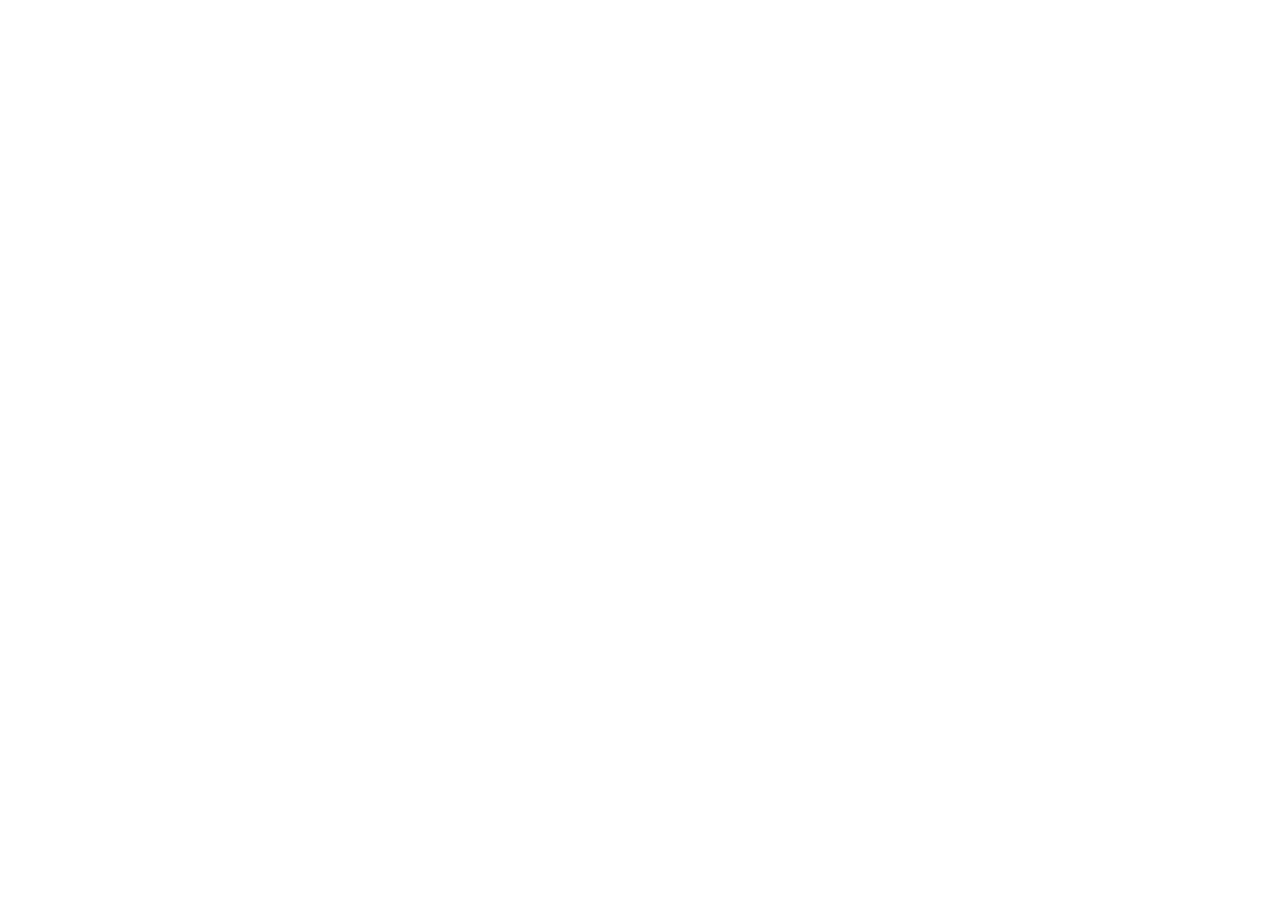
==== admin.html @ 1cda02ba "Add files via upload" ====
<!doctype html>
<html lang="kk">
<head>
  <meta charset="utf-8">
  <meta name="viewport" content="width=device-width, initial-scale=1, viewport-fit=cover">
  <meta name="robots" content="noindex, nofollow">
  <meta name="theme-color" content="#FAF6F0">
  <title>Әкімші панелі · Кітап оқу байқауы</title>
  <link rel="icon" href="data:image/svg+xml,%3Csvg xmlns='http://www.w3.org/2000/svg' viewBox='0 0 32 32'%3E%3Crect width='32' height='32' rx='9' fill='%23B84A00'/%3E%3Cpath d='M9 22V10a2 2 0 0 1 2-2h12v12H11a2 2 0 0 0 0 4h12' fill='none' stroke='%23fff' stroke-width='2.4' stroke-linecap='round' stroke-linejoin='round'/%3E%3C/svg%3E">
  <link rel="preconnect" href="https://fonts.googleapis.com">
  <link rel="preconnect" href="https://fonts.gstatic.com" crossorigin>
  <link href="https://fonts.googleapis.com/css2?family=Inter:wght@400;500;600;700;800&display=swap" rel="stylesheet">
  <link rel="stylesheet" href="css/style.css">
</head>
<body data-page="admin" class="admin guest">

  <!-- Кіру -->
  <div class="login-wrap" id="login-view" hidden>
    <form class="card login-card reveal" id="login-form" novalidate>
      <div class="brand"><span class="brand-mark"><i data-icon="lock"></i></span><span>Әкімші панелі</span></div>
      <h1>Кіру</h1>
      <p class="lead" style="margin-bottom:20px">Ұйымдастырушының құпиясөзін жазыңыз.</p>
      <div class="field" data-field="password">
        <label for="a-pass">Құпиясөз</label>
        <input class="input" id="a-pass" type="password" autocomplete="current-password">
        <p class="error" role="alert"></p>
      </div>
      <button type="submit" class="btn btn-primary btn-xl"><i data-icon="login"></i><span>Кіру</span></button>
    </form>
  </div>

  <!-- Панель -->
  <div class="app" id="admin-view" hidden>
    <aside class="sidebar" id="admin-side"></aside>
    <main class="main">
      <div class="admin-tabs" id="admin-tabs"></div>
      <div class="control-strip" id="control-strip"></div>
      <div id="tab"></div>
    </main>
  </div>

  <noscript><div class="alert alert-err">Панель жұмыс істеуі үшін JavaScript қосулы болуы керек.</div></noscript>

  <script src="js/config.js"></script>
  <script src="js/ui.js"></script>
  <script src="js/api.js"></script>
  <!-- Жеңіл QR кітапханасы (qrcode.js) -->
  <script src="https://cdnjs.cloudflare.com/ajax/libs/qrcodejs/1.0.0/qrcode.min.js"></script>
  <script src="js/admin.js"></script>
</body>
</html>
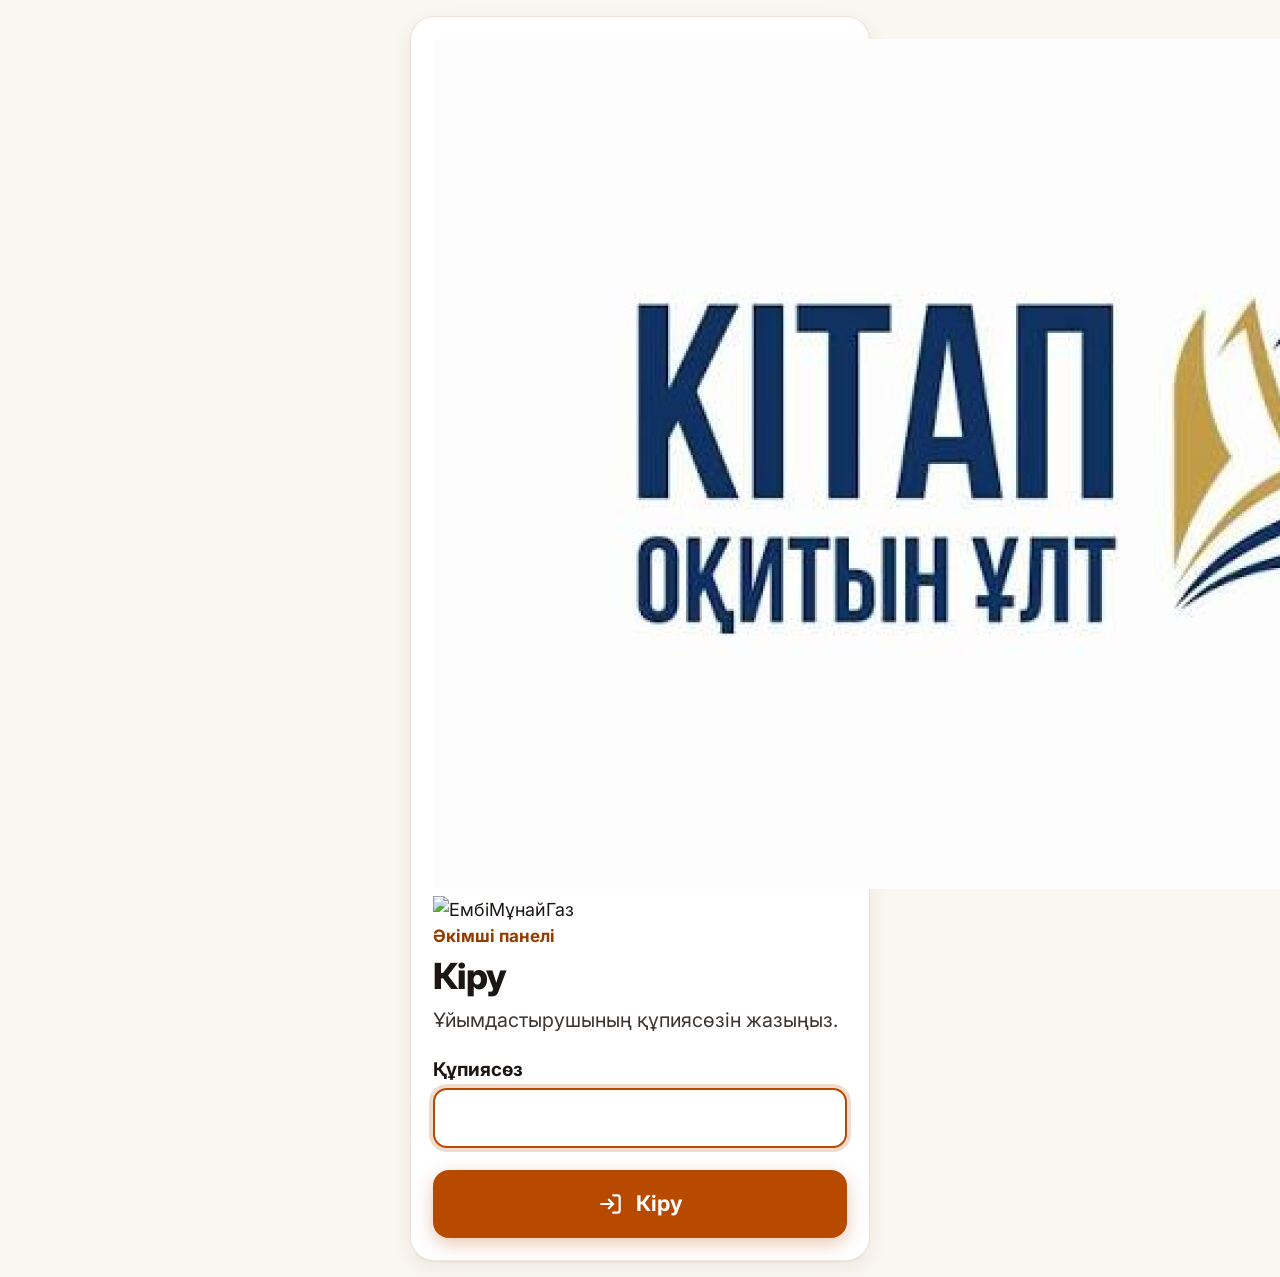
==== commit f502b696: "Add files via upload" ====
--- a/admin.html
+++ b/admin.html
@@ -4,9 +4,9 @@
   <meta charset="utf-8">
   <meta name="viewport" content="width=device-width, initial-scale=1, viewport-fit=cover">
   <meta name="robots" content="noindex, nofollow">
-  <meta name="theme-color" content="#FAF6F0">
+  <meta name="theme-color" content="#FFFFFF">
   <title>Әкімші панелі · Кітап оқу байқауы</title>
-  <link rel="icon" href="data:image/svg+xml,%3Csvg xmlns='http://www.w3.org/2000/svg' viewBox='0 0 32 32'%3E%3Crect width='32' height='32' rx='9' fill='%23B84A00'/%3E%3Cpath d='M9 22V10a2 2 0 0 1 2-2h12v12H11a2 2 0 0 0 0 4h12' fill='none' stroke='%23fff' stroke-width='2.4' stroke-linecap='round' stroke-linejoin='round'/%3E%3C/svg%3E">
+  <link rel="icon" href="data:image/svg+xml,%3Csvg xmlns='http://www.w3.org/2000/svg' viewBox='0 0 32 32'%3E%3Crect width='32' height='32' rx='9' fill='%230B1E3E'/%3E%3Cpath d='M9 22V10a2 2 0 0 1 2-2h12v12H11a2 2 0 0 0 0 4h12' fill='none' stroke='%23fff' stroke-width='2.4' stroke-linecap='round' stroke-linejoin='round'/%3E%3C/svg%3E">
   <link rel="preconnect" href="https://fonts.googleapis.com">
   <link rel="preconnect" href="https://fonts.gstatic.com" crossorigin>
   <link href="https://fonts.googleapis.com/css2?family=Inter:wght@400;500;600;700;800&display=swap" rel="stylesheet">
@@ -17,7 +17,8 @@
   <!-- Кіру -->
   <div class="login-wrap" id="login-view" hidden>
     <form class="card login-card reveal" id="login-form" novalidate>
-      <div class="brand"><span class="brand-mark"><i data-icon="lock"></i></span><span>Әкімші панелі</span></div>
+      <div class="login-logos"><span class="logo-kitap"><img src="img/logo.jpg" alt="Кітап оқитын ұлт"></span><span class="logo-sep"></span><img class="logo-emg" src="img/emg.png" alt="ЕмбіМұнайГаз"></div>
+      <p class="eyebrow">Әкімші панелі</p>
       <h1>Кіру</h1>
       <p class="lead" style="margin-bottom:20px">Ұйымдастырушының құпиясөзін жазыңыз.</p>
       <div class="field" data-field="password">
--- a/css/style.css
+++ b/css/style.css
@@ -0,0 +1,629 @@
+/* ==========================================================
+   Кітап оқу байқауы — ортақ стиль
+   Қаріп: тек Inter. Негізгі өлшем 18px. Батырма биіктігі 60px.
+   ========================================================== */
+
+:root {
+  --bg: #FAF6F0;
+  --surface: #FFFFFF;
+  --surface-2: #F4EDE4;
+  --ink: #1C1714;
+  --ink-2: #3D3530;
+  --muted: #5C534B;
+  --line: #E5DACD;
+  --line-strong: #8C7F73;
+
+  --accent: #B84A00;
+  --accent-hover: #963C00;
+  --accent-soft: #FFEBDA;
+  --accent-bright: #F28A1E;
+  --hero-1: #5B2C12;
+  --hero-2: #8C4A1F;
+
+  --ok: #11703A;
+  --ok-soft: #E1F4E8;
+  --err: #B3261E;
+  --err-soft: #FDE9E7;
+  --warn: #7A5200;
+  --warn-soft: #FFF3D1;
+  --info: #1D4F91;
+  --info-soft: #E4EEFB;
+
+  --r-lg: 24px;
+  --r: 18px;
+  --r-sm: 14px;
+  --sh-1: 0 1px 2px rgba(70, 45, 20, .06), 0 6px 20px rgba(70, 45, 20, .07);
+  --sh-2: 0 2px 4px rgba(70, 45, 20, .08), 0 18px 40px rgba(70, 45, 20, .16);
+  --font: 'Inter', sans-serif;
+}
+
+*, *::before, *::after { box-sizing: border-box; }
+
+html {
+  font-size: 18px;
+  -webkit-text-size-adjust: 100%;
+  text-size-adjust: 100%;
+}
+
+body {
+  margin: 0;
+  background: var(--bg);
+  color: var(--ink);
+  font-family: var(--font);
+  font-size: 1rem;
+  line-height: 1.5;
+  -webkit-font-smoothing: antialiased;
+  overflow-x: hidden;
+}
+
+h1, h2, h3, p { margin: 0; }
+h1 { font-size: 1.7rem; line-height: 1.2; font-weight: 800; letter-spacing: -.02em; }
+h2 { font-size: 1.3rem; line-height: 1.25; font-weight: 700; letter-spacing: -.01em; }
+h3 { font-size: 1.1rem; line-height: 1.3; font-weight: 700; }
+a { color: var(--accent); }
+[hidden] { display: none !important; }
+
+.lead { font-size: 1.1rem; color: var(--ink-2); margin-top: 8px; }
+.muted { color: var(--muted); }
+.small { font-size: .9rem; }
+.eyebrow { font-weight: 700; color: var(--accent-hover); font-size: .95rem; margin-bottom: 6px; }
+.ic { width: 24px; height: 24px; flex: none; }
+.stack { display: grid; gap: 14px; }
+.mt { margin-top: 20px; }
+.mt-lg { margin-top: 28px; }
+
+/* ---------- Беттің қаңқасы ---------- */
+.app {
+  min-height: 100vh;
+  padding: 16px 16px calc(104px + env(safe-area-inset-bottom));
+}
+body.guest .app { padding-bottom: 32px; }
+.main { min-width: 0; width: 100%; max-width: 720px; margin: 0 auto; }
+.sidebar, .extras { display: none; }
+
+.topbar {
+  display: flex; align-items: center; justify-content: space-between;
+  gap: 12px; margin-bottom: 20px;
+}
+
+.brand {
+  display: flex; align-items: center; gap: 12px;
+  text-decoration: none; color: var(--ink);
+  font-weight: 800; font-size: 1.05rem; line-height: 1.2;
+}
+.brand-mark {
+  width: 44px; height: 44px; border-radius: 14px; flex: none;
+  background: var(--accent); color: #fff;
+  display: grid; place-items: center;
+}
+
+.avatar {
+  width: 48px; height: 48px; border-radius: 50%; flex: none;
+  background: var(--accent); color: #fff;
+  display: grid; place-items: center;
+  font-weight: 800; font-size: 1.05rem;
+}
+
+/* Төменгі навигация (телефон) */
+.bottom-nav {
+  position: fixed; left: 0; right: 0; bottom: 0; z-index: 50;
+  display: grid; grid-template-columns: repeat(4, 1fr); gap: 4px;
+  padding: 8px 8px calc(8px + env(safe-area-inset-bottom));
+  background: #fff; border-top: 1px solid var(--line);
+  box-shadow: 0 -6px 24px rgba(70, 45, 20, .10);
+}
+.bottom-nav a {
+  display: flex; flex-direction: column; align-items: center; justify-content: center; gap: 4px;
+  min-height: 64px; padding: 6px 2px; border-radius: 14px;
+  color: var(--ink-2); text-decoration: none; text-align: center;
+  font-size: 14px; font-weight: 600; line-height: 1.15;
+  -webkit-tap-highlight-color: transparent;
+}
+.bottom-nav a .ic { width: 28px; height: 28px; }
+.bottom-nav a.active { color: var(--accent-hover); background: var(--accent-soft); font-weight: 700; }
+body.guest .bottom-nav { display: none; }
+
+/* Бүйір мәзірі (компьютер) */
+.side-inner { display: flex; flex-direction: column; gap: 20px; height: 100%; }
+.profile-card {
+  display: flex; align-items: center; gap: 12px; padding: 16px;
+  border-radius: var(--r); background: linear-gradient(160deg, #FFF6EC, #F4E4D2);
+}
+.profile-name { font-weight: 800; font-size: 1.1rem; line-height: 1.2; overflow-wrap: anywhere; }
+.side-nav { display: flex; flex-direction: column; gap: 6px; }
+.side-nav a, .side-nav button {
+  font: inherit; font-weight: 600;
+  display: flex; align-items: center; gap: 14px;
+  min-height: 56px; padding: 0 14px; width: 100%;
+  border: 0; border-radius: 14px; background: none; cursor: pointer;
+  color: var(--ink-2); text-decoration: none; text-align: left;
+  transition: background-color .15s ease;
+}
+.side-nav a:hover, .side-nav button:hover { background: var(--surface-2); }
+.side-nav a.active { background: var(--accent-soft); color: var(--accent-hover); font-weight: 700; }
+.side-foot { margin-top: auto; }
+
+@media (min-width: 900px) {
+  .app {
+    display: grid; grid-template-columns: 260px minmax(0, 1fr); gap: 28px; align-items: start;
+    max-width: 1380px; margin: 0 auto; padding: 24px;
+  }
+  body.guest .app { padding-bottom: 24px; }
+  .sidebar {
+    display: block; position: sticky; top: 24px; height: calc(100vh - 48px);
+    background: #fff; border-radius: var(--r-lg); padding: 22px 16px; box-shadow: var(--sh-1);
+    overflow-y: auto;
+  }
+  .bottom-nav, .topbar { display: none; }
+  .main { max-width: 820px; }
+  h1 { font-size: 2rem; }
+}
+@media (min-width: 1200px) {
+  .app { grid-template-columns: 260px minmax(0, 1fr) 310px; }
+  .extras { display: flex; flex-direction: column; gap: 18px; position: sticky; top: 24px; }
+}
+
+/* ---------- Карточка ---------- */
+.card {
+  background: var(--surface); border-radius: var(--r-lg); padding: 22px;
+  box-shadow: var(--sh-1); border: 1px solid rgba(229, 218, 205, .7);
+}
+.card-soft { background: linear-gradient(160deg, #FFF6EC, #F6E8D8); border: 0; }
+.card h3 { margin-bottom: 10px; display: flex; align-items: center; gap: 10px; }
+.card h3 .ic { color: var(--accent); }
+.page-head { margin-bottom: 20px; }
+.section-title { margin: 28px 0 14px; }
+
+/* ---------- Батырмалар ---------- */
+.btn {
+  font: inherit; font-size: 1.1rem; font-weight: 700; line-height: 1.2;
+  display: inline-flex; align-items: center; justify-content: center; gap: 12px;
+  min-height: 60px; padding: 14px 24px; width: 100%;
+  border: 2px solid transparent; border-radius: 16px;
+  text-decoration: none; text-align: center; cursor: pointer;
+  transition: transform .15s ease, background-color .15s ease, box-shadow .15s ease;
+  -webkit-tap-highlight-color: transparent;
+}
+.btn .ic { width: 26px; height: 26px; }
+.btn:active { transform: scale(.98); }
+.btn:focus-visible, .side-nav a:focus-visible, .side-nav button:focus-visible, .bottom-nav a:focus-visible, .back-link:focus-visible {
+  outline: 3px solid var(--ink); outline-offset: 3px;
+}
+.btn-primary { background: var(--accent); color: #fff; box-shadow: 0 6px 18px rgba(184, 74, 0, .30); }
+.btn-primary:hover { background: var(--accent-hover); }
+.btn-secondary { background: #fff; color: var(--accent-hover); border-color: var(--accent); }
+.btn-secondary:hover { background: var(--accent-soft); }
+.btn-success { background: var(--ok); color: #fff; box-shadow: 0 6px 18px rgba(17, 112, 58, .26); }
+.btn-ghost { background: #fff; color: var(--ink-2); border-color: var(--line-strong); }
+.btn-ghost:hover { background: var(--surface-2); }
+.btn-danger { background: var(--err); color: #fff; }
+.btn-light { background: #fff; color: var(--hero-1); }
+.btn-light:hover { background: #FFF1E3; }
+.btn-xl { min-height: 68px; font-size: 1.2rem; }
+.btn-sm { min-height: 48px; padding: 10px 18px; font-size: 1rem; width: auto; }
+.btn[disabled] { opacity: .7; cursor: not-allowed; transform: none; }
+
+.back-link {
+  font: inherit; font-weight: 700; color: var(--ink-2);
+  display: inline-flex; align-items: center; gap: 8px;
+  min-height: 56px; padding: 0 16px 0 10px; margin: -8px 0 8px -10px;
+  background: none; border: 0; border-radius: 14px; cursor: pointer; text-decoration: none;
+}
+.back-link:hover { background: var(--surface-2); }
+
+.spin {
+  width: 22px; height: 22px; flex: none; border-radius: 50%;
+  border: 3px solid currentColor; border-right-color: transparent;
+  animation: spin .8s linear infinite;
+}
+@keyframes spin { to { transform: rotate(360deg); } }
+
+/* ---------- Қадам белгісі ---------- */
+.step-pill {
+  display: inline-flex; align-items: center; gap: 10px;
+  padding: 6px 16px 6px 6px; margin-bottom: 14px; border-radius: 999px;
+  background: var(--accent-soft); color: var(--accent-hover); font-weight: 700;
+}
+.step-pill b { background: var(--accent); color: #fff; border-radius: 999px; padding: 3px 12px; font-weight: 800; }
+
+.steps { list-style: none; margin: 0 0 20px; padding: 0; display: grid; grid-template-columns: repeat(3, 1fr); gap: 8px; }
+.steps li {
+  display: flex; flex-direction: column; align-items: center; gap: 6px;
+  padding: 12px 6px; border-radius: var(--r); background: #fff; border: 2px solid var(--line);
+  text-align: center; font-weight: 700; color: var(--ink-2);
+}
+.step-dot {
+  width: 40px; height: 40px; border-radius: 50%; display: grid; place-items: center;
+  background: var(--surface-2); color: var(--muted); font-weight: 800;
+}
+.steps li.done { border-color: #A9D8BA; color: var(--ok); }
+.steps li.done .step-dot { background: var(--ok); color: #fff; }
+.steps li.current { border-color: var(--accent); background: var(--accent-soft); color: var(--accent-hover); }
+.steps li.current .step-dot { background: var(--accent); color: #fff; }
+@media (min-width: 600px) { .steps li { flex-direction: row; justify-content: center; gap: 12px; } }
+
+/* ---------- Пішін (форма) ---------- */
+.form { max-width: 600px; margin: 0 auto; }
+.form .lead { margin-bottom: 22px; }
+.field { margin-bottom: 22px; }
+.field > label { display: block; font-weight: 700; font-size: 1.05rem; margin-bottom: 4px; }
+.hint { margin: 0 0 8px; color: var(--muted); }
+.input {
+  font: inherit; font-size: 1.15rem; color: var(--ink);
+  display: block; width: 100%; min-height: 60px; padding: 12px 16px;
+  background: #fff; border: 2px solid var(--line-strong); border-radius: var(--r-sm);
+  transition: border-color .15s ease, box-shadow .15s ease;
+  -webkit-appearance: none; appearance: none;
+}
+textarea.input { min-height: 120px; line-height: 1.45; resize: vertical; }
+.input::placeholder { color: #857A70; }
+.input:focus { outline: none; border-color: var(--accent); box-shadow: 0 0 0 4px rgba(184, 74, 0, .20); }
+.select {
+  padding-right: 52px;
+  background-image: url("data:image/svg+xml,%3Csvg xmlns='http://www.w3.org/2000/svg' viewBox='0 0 24 24' fill='none' stroke='%231C1714' stroke-width='2.5' stroke-linecap='round' stroke-linejoin='round'%3E%3Cpath d='m6 9 6 6 6-6'/%3E%3C/svg%3E");
+  background-repeat: no-repeat; background-position: right 16px center; background-size: 24px;
+}
+.input-num { font-variant-numeric: tabular-nums; letter-spacing: .06em; }
+.input-wrap { position: relative; }
+.input-wrap .input { padding-right: 86px; }
+.counter {
+  position: absolute; right: 16px; top: 50%; transform: translateY(-50%);
+  color: var(--muted); font-weight: 700; pointer-events: none; font-variant-numeric: tabular-nums;
+}
+.counter.full { color: var(--ok); }
+
+.error { display: none; margin-top: 8px; color: var(--err); font-weight: 600; }
+.field.invalid .input { border-color: var(--err); background-color: var(--err-soft); }
+.field.invalid .error { display: flex; gap: 8px; align-items: flex-start; }
+.field.invalid .error .ic { margin-top: 2px; }
+.form-error {
+  display: flex; gap: 12px; align-items: flex-start;
+  padding: 16px; margin-bottom: 18px; border-radius: var(--r-sm);
+  background: var(--err-soft); color: var(--err); font-weight: 600;
+}
+
+.field > label.check, .check {
+  display: flex; gap: 14px; align-items: center; cursor: pointer;
+  font-weight: 600; padding: 14px; margin: 0; min-height: 64px;
+  border: 2px solid var(--line-strong); border-radius: var(--r-sm); background: #fff;
+}
+.check input { position: absolute; opacity: 0; width: 1px; height: 1px; }
+.check .box {
+  flex: none; width: 34px; height: 34px; border-radius: 9px;
+  border: 2px solid var(--line-strong); background: #fff; color: transparent;
+  display: grid; place-items: center; transition: background-color .15s ease;
+}
+.check input:checked + .box { background: var(--accent); border-color: var(--accent); color: #fff; }
+.check input:focus-visible + .box { outline: 3px solid var(--ink); outline-offset: 2px; }
+.field.invalid .check { border-color: var(--err); background: var(--err-soft); }
+
+/* ---------- Хабарлама жолақтары ---------- */
+.alert {
+  display: flex; gap: 14px; align-items: flex-start;
+  padding: 18px; border-radius: var(--r); font-weight: 600;
+}
+.alert .ic { width: 28px; height: 28px; }
+.alert-info { background: var(--info-soft); color: var(--info); }
+.alert-ok { background: var(--ok-soft); color: var(--ok); }
+.alert-warn { background: var(--warn-soft); color: var(--warn); }
+.alert-err { background: var(--err-soft); color: var(--err); }
+
+.state { text-align: center; padding: 34px 22px; }
+.state h1, .state h2 { margin-bottom: 10px; }
+.state p { color: var(--ink-2); font-size: 1.1rem; }
+.state .btn { margin-top: 24px; }
+.state-icon {
+  width: 92px; height: 92px; border-radius: 50%; margin: 0 auto 20px;
+  display: grid; place-items: center;
+}
+.state-icon .ic { width: 46px; height: 46px; }
+.tone-accent { background: var(--accent-soft); color: var(--accent-hover); }
+.tone-ok { background: var(--ok-soft); color: var(--ok); }
+.tone-warn { background: var(--warn-soft); color: var(--warn); }
+.tone-info { background: var(--info-soft); color: var(--info); }
+.tone-err { background: var(--err-soft); color: var(--err); }
+
+/* ---------- Кітап мұқабасы (суретсіз, CSS арқылы) ---------- */
+.cover {
+  --c1: #8A3B12; --c2: #3F1A08;
+  position: relative; width: 100%; aspect-ratio: 2 / 3; overflow: hidden;
+  container-type: inline-size;
+  display: flex; flex-direction: column; justify-content: space-between;
+  padding: 12% 10% 10% 16%;
+  border-radius: 6px 14px 14px 6px; color: #fff;
+  background: linear-gradient(155deg, var(--c1), var(--c2));
+  box-shadow: 0 10px 24px rgba(40, 20, 5, .35), inset 0 0 0 1px rgba(255, 255, 255, .08);
+}
+.cover::before {
+  content: ""; position: absolute; left: 0; top: 0; bottom: 0; width: 8%;
+  background: linear-gradient(90deg, rgba(0, 0, 0, .28), rgba(0, 0, 0, .05));
+}
+.cover::after {
+  content: ""; position: absolute; right: -30%; bottom: -18%; width: 90%; aspect-ratio: 1;
+  border-radius: 50%; background: rgba(255, 255, 255, .09);
+}
+.cover-author { position: relative; z-index: 1; font-size: 12px; font-size: 7.5cqw; font-weight: 600; opacity: .92; line-height: 1.2; }
+.cover-title { position: relative; z-index: 1; font-size: 18px; font-size: 12.5cqw; font-weight: 800; line-height: 1.12; letter-spacing: -.01em; overflow-wrap: anywhere; }
+.cover-line { position: relative; z-index: 1; width: 34%; height: 4px; border-radius: 4px; background: var(--accent-bright); }
+.cover img { position: absolute; inset: 0; width: 100%; height: 100%; object-fit: cover; z-index: 2; }
+
+/* ---------- Басты бет ---------- */
+.hero-book {
+  position: relative; overflow: hidden;
+  display: grid; grid-template-columns: 112px minmax(0, 1fr); gap: 18px; align-items: center;
+  padding: 22px; border-radius: var(--r-lg); color: #fff;
+  background: linear-gradient(135deg, var(--hero-1), var(--hero-2));
+  box-shadow: var(--sh-2);
+}
+.hero-book::after {
+  content: ""; position: absolute; right: -70px; top: -70px; width: 220px; height: 220px;
+  border-radius: 50%; background: rgba(255, 255, 255, .07); pointer-events: none;
+}
+.hero-label { font-weight: 700; color: #FFD9B5; font-size: .9rem; margin-bottom: 6px; }
+.hero-book h2 { color: #fff; font-size: 1.35rem; overflow-wrap: anywhere; }
+.hero-author { color: #F6E3D2; margin-top: 4px; }
+.hero-status {
+  grid-column: 1 / -1; display: flex; gap: 12px; align-items: flex-start;
+  padding: 14px 16px; border-radius: var(--r-sm); background: rgba(255, 255, 255, .13); font-weight: 600;
+}
+.hero-book .btn { grid-column: 1 / -1; position: relative; z-index: 1; }
+@media (min-width: 640px) {
+  .hero-book { grid-template-columns: 150px minmax(0, 1fr); padding: 28px; gap: 24px; }
+  .hero-book h2 { font-size: 1.6rem; }
+}
+
+.book-grid { display: grid; grid-template-columns: repeat(auto-fill, minmax(140px, 1fr)); gap: 18px; }
+.book-tile { text-decoration: none; color: var(--ink); display: block; transition: transform .2s ease; }
+.book-tile:hover { transform: translateY(-4px); }
+.book-tile-title { font-weight: 700; margin-top: 12px; line-height: 1.25; }
+.book-tile-author { color: var(--muted); font-size: .9rem; }
+
+/* Қонаққа арналған бастапқы бет */
+.welcome { max-width: 600px; margin: 0 auto; }
+.logo-card {
+  aspect-ratio: 2.3 / 1; max-width: 420px; margin: 0 auto 24px; overflow: hidden;
+  background: #fff; border-radius: var(--r-lg); box-shadow: var(--sh-1);
+}
+.logo-card img { display: block; width: 100%; height: 100%; object-fit: cover; }
+.welcome-art { display: flex; justify-content: center; align-items: flex-end; height: 190px; margin-bottom: 26px; }
+.welcome-art .cover { width: 104px; flex: none; }
+.welcome-art .cover:nth-child(1) { transform: rotate(-9deg) translate(22px, 10px); }
+.welcome-art .cover:nth-child(2) { width: 122px; z-index: 2; }
+.welcome-art .cover:nth-child(3) { transform: rotate(9deg) translate(-22px, 10px); }
+.howto { list-style: none; margin: 22px 0 26px; padding: 0; display: grid; gap: 12px; }
+.howto li {
+  display: flex; gap: 16px; align-items: center;
+  padding: 16px; border-radius: var(--r); background: #fff; box-shadow: var(--sh-1);
+}
+.howto .num {
+  width: 46px; height: 46px; border-radius: 50%; flex: none;
+  display: grid; place-items: center; background: var(--accent); color: #fff; font-weight: 800; font-size: 1.2rem;
+}
+.howto b { display: block; font-size: 1.1rem; }
+.howto span.txt { color: var(--ink-2); }
+
+/* ---------- Кітап беті ---------- */
+.book-detail { display: grid; gap: 22px; }
+.book-cover-wrap { width: 190px; margin: 0 auto; }
+.book-author { color: var(--ink-2); font-weight: 600; margin-top: 6px; font-size: 1.1rem; }
+.book-desc { margin-top: 14px; color: var(--ink-2); white-space: pre-line; }
+.actions { display: grid; gap: 14px; margin-top: 22px; }
+@media (min-width: 700px) {
+  .book-detail { grid-template-columns: 230px minmax(0, 1fr); gap: 30px; align-items: start; padding: 30px; }
+  .book-cover-wrap { width: 100%; }
+}
+
+/* ---------- Нәтиже және рейтинг ---------- */
+.score-card {
+  text-align: center; color: #fff; padding: 30px 22px; border-radius: var(--r-lg);
+  background: linear-gradient(135deg, var(--hero-1), var(--hero-2)); box-shadow: var(--sh-2);
+}
+.score-big { font-size: 4.2rem; font-weight: 800; line-height: 1; letter-spacing: -.03em; }
+.score-cheer { font-size: 1.15rem; font-weight: 700; margin-top: 14px; }
+.score-meta { display: grid; grid-template-columns: repeat(2, 1fr); gap: 10px; margin-top: 20px; }
+.score-meta div { background: rgba(255, 255, 255, .14); border-radius: var(--r-sm); padding: 14px 8px; }
+.score-meta b { display: block; font-size: 1.5rem; }
+
+.timeline { list-style: none; margin: 0; padding: 0; }
+.timeline li { display: grid; grid-template-columns: 44px minmax(0, 1fr); gap: 14px; padding: 12px 0; align-items: center; }
+.timeline li + li { border-top: 1px solid var(--line); }
+.tl-dot {
+  width: 44px; height: 44px; border-radius: 50%; display: grid; place-items: center;
+  background: var(--surface-2); color: var(--muted);
+}
+.timeline li.done .tl-dot { background: var(--ok); color: #fff; }
+.tl-title { font-weight: 700; }
+.tl-date { color: var(--muted); }
+
+.rank-list { list-style: none; margin: 0; padding: 0; display: grid; gap: 10px; }
+.rank-item {
+  display: grid; grid-template-columns: 46px minmax(0, 1fr) auto; gap: 14px; align-items: center;
+  padding: 14px 16px; border-radius: var(--r); background: #fff; box-shadow: var(--sh-1);
+}
+.rank-pos {
+  width: 46px; height: 46px; border-radius: 50%; display: grid; place-items: center;
+  background: var(--surface-2); color: var(--ink-2); font-weight: 800;
+}
+.rank-item.top1 .rank-pos { background: #F2B417; color: #3A2A00; }
+.rank-item.top2 .rank-pos { background: #C5CBD3; color: #23282E; }
+.rank-item.top3 .rank-pos { background: #DB955C; color: #3A1E05; }
+.rank-name { font-weight: 700; line-height: 1.25; overflow-wrap: anywhere; }
+.rank-wp { color: var(--muted); font-size: .9rem; overflow-wrap: anywhere; }
+.rank-score { font-weight: 800; font-size: 1.35rem; color: var(--accent-hover); white-space: nowrap; }
+
+.mini-rank { list-style: none; margin: 0; padding: 0; }
+.mini-rank li { display: grid; grid-template-columns: 32px minmax(0, 1fr) auto; gap: 10px; align-items: center; padding: 10px 0; }
+.mini-rank li + li { border-top: 1px solid var(--line); }
+.mini-rank .pos { font-weight: 800; color: var(--accent-hover); }
+.mini-rank .nm { font-weight: 600; font-size: .9rem; line-height: 1.25; overflow-wrap: anywhere; }
+.mini-rank .sc { font-weight: 800; }
+
+.kv { list-style: none; margin: 0; padding: 0; }
+.kv li { display: flex; justify-content: space-between; gap: 12px; padding: 10px 0; }
+.kv li + li { border-top: 1px solid var(--line); }
+.kv b { text-align: right; }
+
+/* ---------- Сұрау терезесі, хабарламалар ---------- */
+.modal-backdrop {
+  position: fixed; inset: 0; z-index: 100; padding: 0;
+  display: flex; align-items: flex-end; justify-content: center;
+  background: rgba(28, 23, 20, .6); animation: fade .18s ease both;
+}
+.modal {
+  width: 100%; max-width: 520px; text-align: center;
+  padding: 28px 22px calc(22px + env(safe-area-inset-bottom));
+  background: #fff; border-radius: 26px 26px 0 0; box-shadow: var(--sh-2);
+  animation: sheet .28s cubic-bezier(.2, .8, .2, 1) both;
+}
+.modal h2 { font-size: 1.45rem; }
+.modal p { margin-top: 10px; color: var(--ink-2); font-size: 1.1rem; }
+.modal-icon { width: 76px; height: 76px; border-radius: 50%; margin: 0 auto 16px; display: grid; place-items: center; }
+.modal-icon .ic { width: 38px; height: 38px; }
+.modal-actions { display: grid; gap: 12px; margin-top: 24px; }
+.modal-backdrop.closing { opacity: 0; transition: opacity .18s ease; }
+@media (min-width: 640px) {
+  .modal-backdrop { align-items: center; padding: 24px; }
+  .modal { border-radius: 26px; padding: 32px; }
+}
+@keyframes fade { from { opacity: 0; } to { opacity: 1; } }
+@keyframes sheet { from { transform: translateY(40px); opacity: 0; } to { transform: none; opacity: 1; } }
+
+.toast-box {
+  position: fixed; top: 14px; left: 14px; right: 14px; z-index: 120;
+  display: grid; gap: 10px; justify-items: center; pointer-events: none;
+}
+.toast {
+  display: flex; gap: 12px; align-items: center; max-width: 520px;
+  padding: 16px 20px; border-radius: 16px; font-weight: 700; color: #fff;
+  background: var(--ok); box-shadow: var(--sh-2);
+  animation: rise .3s ease both; transition: opacity .3s ease;
+}
+.toast.tone-err { background: var(--err); }
+.toast.hide { opacity: 0; }
+
+.net-banner {
+  position: fixed; top: 0; left: 0; right: 0; z-index: 110;
+  display: flex; gap: 12px; align-items: center; justify-content: center;
+  padding: 14px 16px; font-weight: 700; text-align: left;
+  background: #FFE08A; color: #3D2A00; box-shadow: 0 4px 16px rgba(70, 45, 20, .2);
+  transform: translateY(-110%); transition: transform .25s ease;
+}
+.net-banner.show { transform: none; }
+
+/* ---------- Анимация ---------- */
+.reveal { animation: rise .45s cubic-bezier(.2, .7, .2, 1) both; }
+.reveal:nth-child(2) { animation-delay: .06s; }
+.reveal:nth-child(3) { animation-delay: .12s; }
+.reveal:nth-child(4) { animation-delay: .18s; }
+.reveal:nth-child(5) { animation-delay: .24s; }
+@keyframes rise { from { opacity: 0; transform: translateY(14px); } to { opacity: 1; transform: none; } }
+
+.skeleton {
+  border-radius: var(--r-lg); min-height: 180px;
+  background: linear-gradient(100deg, #F1E9DF 30%, #FAF4EC 50%, #F1E9DF 70%);
+  background-size: 200% 100%; animation: shimmer 1.4s linear infinite;
+}
+@keyframes shimmer { to { background-position: -200% 0; } }
+
+@media (prefers-reduced-motion: reduce) {
+  *, *::before, *::after { animation-duration: .01ms !important; animation-delay: 0s !important; transition-duration: .01ms !important; }
+}
+
+/* ==========================================================
+   Әкімші панелі
+   ========================================================== */
+.login-wrap { min-height: 100vh; display: grid; place-items: center; padding: 16px; }
+.login-card { width: 100%; max-width: 460px; }
+.login-card .brand { margin-bottom: 22px; }
+
+body.admin .main { max-width: none; }
+@media (min-width: 900px) { body.admin .app { grid-template-columns: 260px minmax(0, 1fr); max-width: 1500px; } }
+
+.admin-tabs {
+  display: flex; gap: 8px; overflow-x: auto; padding: 2px 2px 10px; margin-bottom: 12px;
+  scrollbar-width: thin;
+}
+@media (min-width: 900px) { .admin-tabs { display: none; } }
+.chip {
+  font: inherit; font-weight: 700; font-size: .95rem; white-space: nowrap;
+  display: inline-flex; align-items: center; gap: 8px; flex: none;
+  min-height: 48px; padding: 0 16px; border-radius: 999px;
+  background: #fff; color: var(--ink-2); border: 2px solid var(--line-strong); cursor: pointer;
+}
+.chip.active { background: var(--accent); border-color: var(--accent); color: #fff; }
+
+.control-strip { display: grid; gap: 14px; margin-bottom: 24px; }
+@media (min-width: 760px) { .control-strip { grid-template-columns: 1fr 1fr; } }
+.toggle-card {
+  display: flex; align-items: center; gap: 18px; padding: 20px;
+  border-radius: var(--r-lg); border: 3px solid var(--line); background: #fff; box-shadow: var(--sh-1);
+}
+.toggle-card.on { border-color: var(--ok); background: var(--ok-soft); }
+.toggle-card.off { border-color: #E3A9A3; background: #FFF6F5; }
+.toggle-label { font-weight: 600; color: var(--ink-2); }
+.toggle-state { font-size: 1.45rem; font-weight: 800; line-height: 1.15; }
+.toggle-card.on .toggle-state { color: var(--ok); }
+.toggle-card.off .toggle-state { color: var(--err); }
+.toggle-note { font-size: .9rem; color: var(--warn); font-weight: 600; margin-top: 4px; }
+.switch {
+  position: relative; flex: none; width: 96px; height: 54px; padding: 0;
+  border: 0; border-radius: 999px; background: #94887E; cursor: pointer; transition: background-color .2s ease;
+}
+.switch::after {
+  content: ""; position: absolute; top: 6px; left: 6px; width: 42px; height: 42px;
+  border-radius: 50%; background: #fff; box-shadow: 0 2px 6px rgba(0, 0, 0, .3); transition: transform .2s ease;
+}
+.switch[aria-checked="true"] { background: var(--ok); }
+.switch[aria-checked="true"]::after { transform: translateX(42px); }
+.switch:focus-visible { outline: 3px solid var(--ink); outline-offset: 3px; }
+.switch[disabled] { opacity: .6; cursor: wait; }
+
+.head-row { display: flex; flex-wrap: wrap; gap: 12px; align-items: center; justify-content: space-between; margin-bottom: 18px; }
+.btn-row { display: flex; flex-wrap: wrap; gap: 12px; }
+
+.kpis { display: grid; grid-template-columns: repeat(2, minmax(0, 1fr)); gap: 12px; margin-bottom: 20px; }
+@media (min-width: 1100px) { .kpis { grid-template-columns: repeat(5, minmax(0, 1fr)); } }
+.kpi { background: #fff; border-radius: var(--r); padding: 18px; box-shadow: var(--sh-1); }
+.kpi-value { font-size: 2.1rem; font-weight: 800; line-height: 1.1; color: var(--accent-hover); font-variant-numeric: tabular-nums; }
+.kpi-label { color: var(--ink-2); font-weight: 600; font-size: .95rem; margin-top: 4px; }
+.kpi-sub { color: var(--muted); font-size: .85rem; }
+
+.panel-grid { display: grid; gap: 18px; }
+@media (min-width: 1100px) { .panel-grid { grid-template-columns: 1fr 1fr; } }
+.funnel-row { display: grid; grid-template-columns: minmax(0, 1fr); gap: 4px; margin: 14px 0; }
+.funnel-head { display: flex; justify-content: space-between; gap: 12px; font-weight: 600; }
+.funnel-head b { font-variant-numeric: tabular-nums; }
+.bar { height: 26px; border-radius: 8px; background: var(--surface-2); overflow: hidden; }
+.bar > span { display: block; height: 100%; min-width: 4px; border-radius: 8px; background: var(--accent); transition: width .5s ease; }
+.bar.thin { height: 12px; }
+.chart-svg { width: 100%; height: auto; display: block; }
+.chart-svg text { font-family: var(--font); font-size: 12px; fill: #5C534B; }
+.chart-svg .val { font-weight: 700; fill: #1C1714; }
+
+.filters { display: grid; gap: 12px; margin-bottom: 14px; }
+@media (min-width: 900px) { .filters { grid-template-columns: 2fr 1fr 1fr; } }
+.table-wrap { overflow-x: auto; background: #fff; border-radius: var(--r); box-shadow: var(--sh-1); }
+table.data { width: 100%; border-collapse: collapse; font-size: 16px; }
+table.data th {
+  background: #2B2420; color: #fff; text-align: left; padding: 12px 14px;
+  font-weight: 700; white-space: nowrap;
+}
+table.data td { padding: 12px 14px; border-bottom: 1px solid var(--line); vertical-align: top; }
+table.data tbody tr:nth-child(even) td { background: #FCFAF7; }
+table.data td.num { font-variant-numeric: tabular-nums; white-space: nowrap; }
+.badge { display: inline-block; padding: 4px 12px; border-radius: 999px; font-weight: 700; font-size: 14px; white-space: nowrap; }
+.st-registered { background: #ECE7E1; color: #453E38; }
+.st-reading { background: var(--info-soft); color: var(--info); }
+.st-read { background: var(--warn-soft); color: var(--warn); }
+.st-tested { background: var(--ok-soft); color: var(--ok); }
+
+.book-edit { display: grid; gap: 4px; margin-bottom: 18px; }
+.book-edit .field { margin-bottom: 14px; }
+.grid-2 { display: grid; gap: 14px; }
+@media (min-width: 760px) { .grid-2 { grid-template-columns: 1fr 1fr; } }
+input[type="color"].input { padding: 6px; }
+
+.qr-layout { display: grid; gap: 22px; }
+@media (min-width: 900px) { .qr-layout { grid-template-columns: minmax(0, 1fr) 340px; align-items: start; } }
+.qr-box { background: #fff; padding: 20px; border-radius: var(--r); border: 2px solid var(--line); display: grid; place-items: center; }
+.qr-box img, .qr-box canvas { display: block; width: 100%; max-width: 280px; height: auto; }
